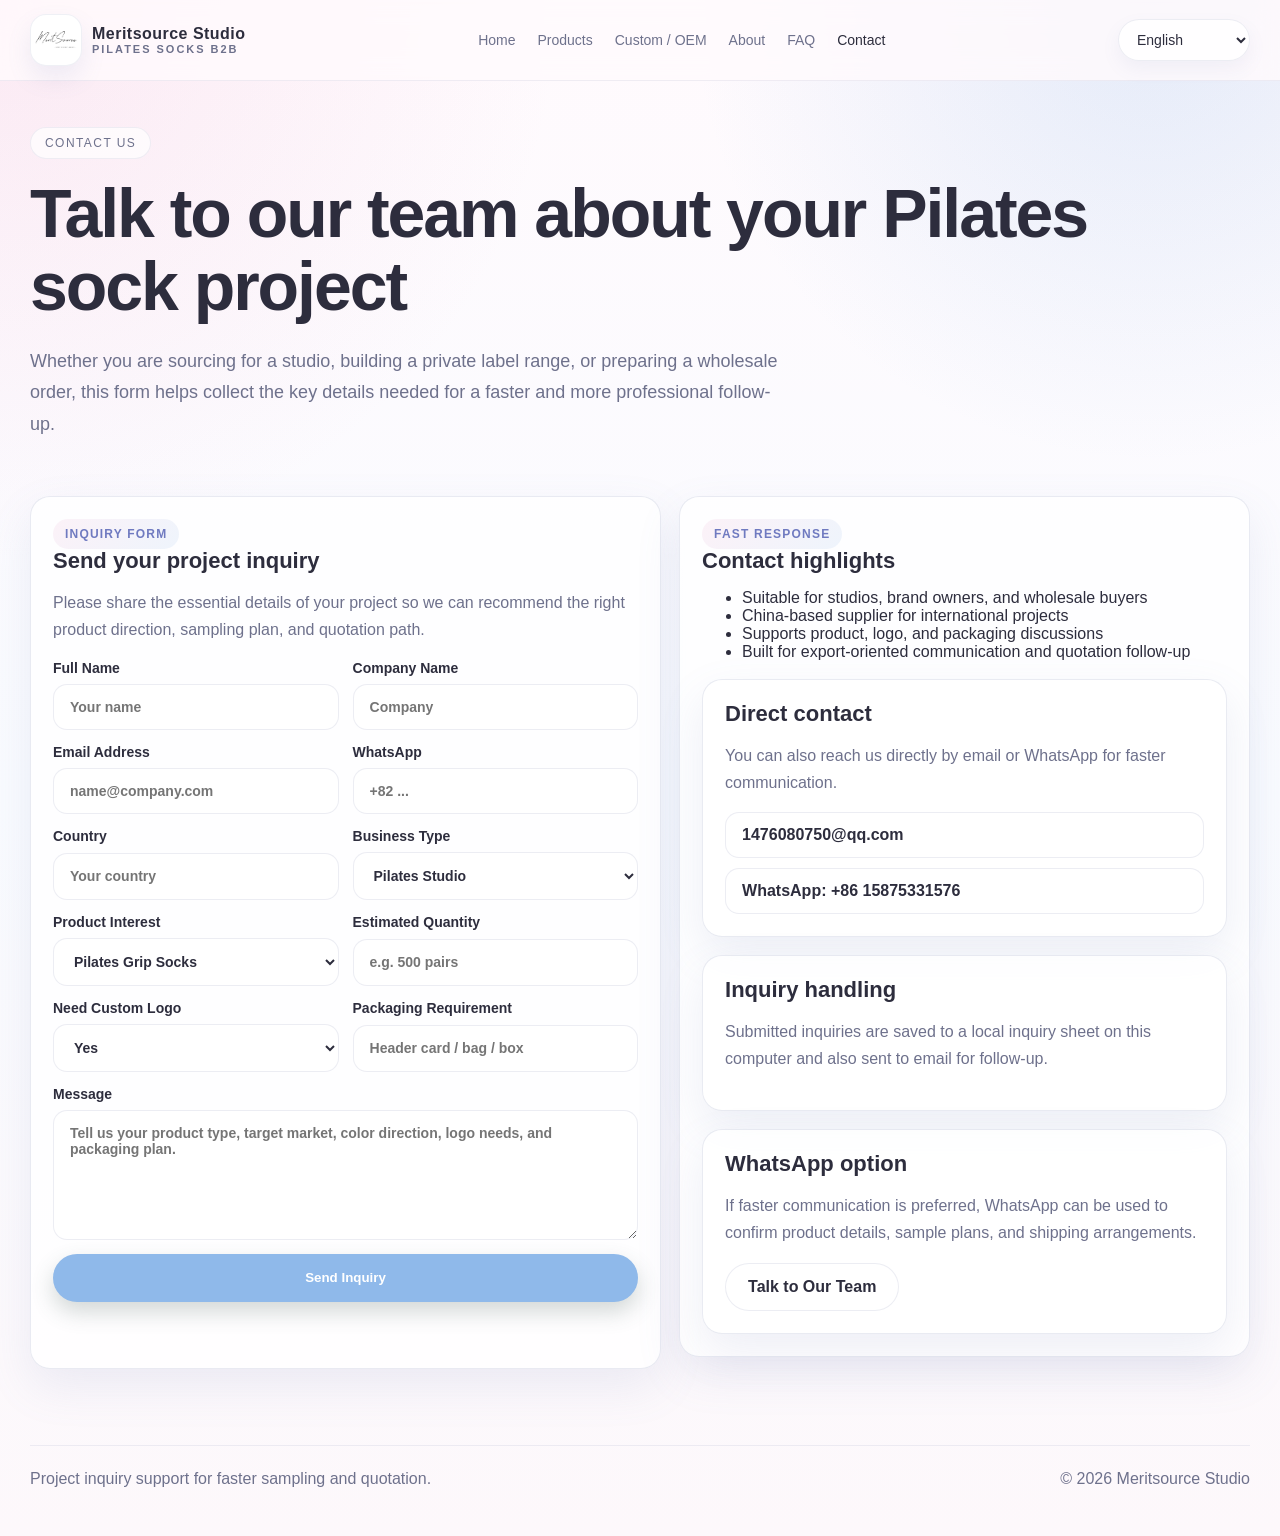
==== contact.html @ 25488adf "Initial website" ====
<!DOCTYPE html>
<html lang="en">
<head>
  <meta charset="UTF-8">
  <meta name="viewport" content="width=device-width, initial-scale=1.0">
  <title>Contact | Meritsource Studio</title>
  <meta name="description" content="Project inquiry support for faster sampling and quotation.">
  <link rel="stylesheet" href="assets/styles.css">
</head>
<body data-page="contact">
  <header class="site-header">
    <div class="container header-inner">
      <a class="brand" href="index.html">
        <span class="brand-mark"></span>
        <span>Meritsource Studio<small>Pilates Socks B2B</small></span>
      </a>
      <nav class="nav">
        <a href="index.html">Home</a>
        <a href="products.html">Products</a>
        <a href="custom.html">Custom / OEM</a>
        <a href="about.html">About</a>
        <a href="faq.html">FAQ</a>
        <a class="active" href="contact.html">Contact</a>
      </nav>
      <div class="header-tools">
        <select id="language-select" class="lang-select" aria-label="Language selector">
          <option value="en">English</option>
          <option value="zh">简体中文</option>
          <option value="ko">한국어</option>
          <option value="ja">日本語</option>
          <option value="es">Español</option>
          <option value="fr">Français</option>
          <option value="de">Deutsch</option>
          <option value="ar">العربية</option>
        </select>
      </div>    </div>
  </header>

  <main>
    <section class="page-hero simple">
      <div class="container">
        <span class="eyebrow">Contact us</span>
        <h1>Talk to our team about your Pilates socks project</h1>
        <p class="lead">Whether you are sourcing for a Pilates studio, building a private label line, or planning a wholesale order, this form gives buyers a clear and low-friction way to get in touch.</p>
      </div>
    </section>

    <section class="section">
      <div class="container contact-grid">
        <div class="form-card">
          <span class="pill">Inquiry form</span>
          <h3>Send your inquiry</h3>
          <p class="muted">Please share a few details about your project so we can recommend a suitable product and cooperation plan.</p>
          <form data-endpoint="/api/inquiry">
            <div class="field-grid">
              <label>Full Name<input name="fullName" type="text" placeholder="Your name" required></label>
              <label>Company Name<input name="companyName" type="text" placeholder="Company"></label>
            </div>
            <div class="field-grid">
              <label>Email Address<input name="emailAddress" type="email" placeholder="name@company.com" required></label>
              <label>WhatsApp<input name="whatsApp" type="text" placeholder="+82 ..."></label>
            </div>
            <div class="field-grid">
              <label>Country<input name="country" type="text" placeholder="South Korea"></label>
              <label>Business Type
                <select name="businessType">
                  <option>Pilates Studio</option>
                  <option>Private Label Brand</option>
                  <option>Wholesaler / Distributor</option>
                  <option>Retailer</option>
                  <option>Other Business Buyer</option>
                </select>
              </label>
            </div>
            <div class="field-grid">
              <label>Product Interest
                <select name="productInterest">
                  <option>Pilates Grip Socks</option>
                  <option>Toeless Pilates Socks</option>
                  <option>Ankle Grip Socks</option>
                  <option>Crew Grip Socks</option>
                  <option>Custom Logo Pilates Socks</option>
                </select>
              </label>
              <label>Estimated Quantity<input name="estimatedQuantity" type="text" placeholder="e.g. 500 pairs"></label>
            </div>
            <div class="field-grid">
              <label>Need Custom Logo
                <select name="needCustomLogo">
                  <option>Yes</option>
                  <option>No</option>
                  <option>Not sure yet</option>
                </select>
              </label>
              <label>Packaging Requirement<input name="packagingRequirement" type="text" placeholder="Header card / bag / box"></label>
            </div>
            <label>Message<textarea name="message" placeholder="Tell us about your project, target market, and customization needs." required></textarea></label>
            <button class="btn btn-primary" type="submit">Send Inquiry</button>
            <p class="form-status" aria-live="polite"></p>
          </form>
        </div>
        <div class="contact-card">
          <span class="pill">Fast contact</span>
          <h3>Contact highlights</h3>
          <ul>
            <li>Support for studios, brands, and wholesale buyers</li>
            <li>Custom logo and private label inquiries welcome</li>
            <li>Export-oriented communication for overseas orders</li>
            <li>Sample and bulk order discussions available</li>
          </ul>
          <div class="info-card contact-direct-card" style="margin-top: 18px;">
            <h3>Direct contact</h3>
            <p class="muted">You can also reach us directly by email or WhatsApp for faster communication.</p>
            <div class="contact-methods">
              <a class="contact-link contact-email-link" href="mailto:1476080750@qq.com">1476080750@qq.com</a>
              <a class="contact-link contact-whatsapp-link" href="https://wa.me/8615875331576" target="_blank" rel="noreferrer">WhatsApp: +86 15875331576</a>
            </div>
          </div>
          <div class="info-card contact-records-card" style="margin-top: 18px;">
            <h3>Inquiry handling</h3>
            <p class="muted">Submitted inquiries are saved to a local inquiry sheet on this computer and also sent to email for follow-up.</p>
          </div>
          <div class="info-card contact-whatsapp-card" style="margin-top: 18px;">
            <h3>WhatsApp prompt</h3>
            <p class="muted">Prefer faster communication? WhatsApp can be used to confirm product details, sample plans, and shipping arrangements.</p>
            <a class="btn btn-secondary contact-whatsapp-button" href="https://wa.me/8615875331576" target="_blank" rel="noreferrer">Talk to Our Team</a>
          </div>
        </div>
      </div>
    </section>
  </main>

  <footer class="site-footer">
    <div class="container footer-inner">
      <div>Project inquiry support for faster sampling and quotation.</div>
      <div>&copy; <span data-year></span> Meritsource Studio</div>
    </div>
  </footer>

    <script src="assets/translations.js"></script>
  <script src="assets/app.js"></script>
</body>
</html>
---- assets/styles.css ----
:root {
  --bg: #fdf7fb;
  --bg-alt: #f7fbff;
  --surface: rgba(255, 255, 255, 0.76);
  --surface-strong: #ffffff;
  --text: #2d2d3d;
  --muted: #6e718c;
  --line: rgba(121, 128, 171, 0.16);
  --primary: #8fb9ea;
  --primary-dark: #6e9fd9;
  --accent: #f1b9d6;
  --accent-soft: #f9e0ee;
  --shadow: 0 18px 45px rgba(119, 130, 179, 0.12);
  --radius-xl: 28px;
  --radius-lg: 20px;
  --radius-md: 14px;
  --radius-sm: 10px;
  --container: 1220px;
}

* {
  box-sizing: border-box;
}

html {
  scroll-behavior: smooth;
}

body {
  margin: 0;
  font-family: "Segoe UI", Arial, sans-serif;
  color: var(--text);
  background:
    radial-gradient(circle at top left, rgba(241, 185, 214, 0.26), transparent 28%),
    radial-gradient(circle at 90% 0%, rgba(143, 185, 234, 0.24), transparent 24%),
    linear-gradient(180deg, #fffafd 0%, #f9fbff 52%, #fdf8fb 100%);
}

a {
  color: inherit;
  text-decoration: none;
}

img {
  max-width: 100%;
  display: block;
}

.container {
  width: min(var(--container), calc(100% - 28px));
  margin: 0 auto;
}

.site-header {
  position: sticky;
  top: 0;
  z-index: 50;
  backdrop-filter: blur(14px);
  background: rgba(255, 250, 253, 0.82);
  border-bottom: 1px solid rgba(121, 128, 171, 0.12);
}

.header-inner {
  display: flex;
  align-items: center;
  justify-content: space-between;
  gap: 18px;
  padding: 14px 0;
}

.brand {
  display: flex;
  align-items: center;
  gap: 10px;
  font-weight: 700;
  letter-spacing: 0.03em;
}

.brand-mark {
  width: 52px;
  height: 52px;
  flex: 0 0 52px;
  border-radius: 16px;
  border: 1px solid rgba(121, 128, 171, 0.12);
  background: #fff url("images/logo.jpg") center / cover no-repeat;
  box-shadow: 0 12px 24px rgba(119, 130, 179, 0.12);
}

.brand small {
  display: block;
  color: var(--muted);
  font-weight: 600;
  font-size: 11px;
  letter-spacing: 0.18em;
  text-transform: uppercase;
}

.nav {
  display: flex;
  align-items: center;
  gap: 22px;
  flex-wrap: wrap;
  justify-content: flex-end;
}

.header-tools {
  display: flex;
  align-items: center;
}

.lang-select {
  min-height: 42px;
  min-width: 132px;
  padding: 0 14px;
  border-radius: 999px;
  border: 1px solid rgba(121, 128, 171, 0.14);
  background: rgba(255, 255, 255, 0.82);
  color: var(--text);
  font: inherit;
  font-size: 14px;
  box-shadow: 0 8px 18px rgba(119, 130, 179, 0.08);
}

.nav a {
  font-size: 14px;
  color: var(--muted);
}

.nav a.active,
.nav a:hover {
  color: var(--text);
}

.btn {
  display: inline-flex;
  align-items: center;
  justify-content: center;
  gap: 10px;
  min-height: 48px;
  padding: 0 22px;
  border-radius: 999px;
  border: 1px solid transparent;
  font-weight: 700;
  transition: 0.25s ease;
  cursor: pointer;
}

.btn-primary {
  background: var(--primary);
  color: #fff;
  box-shadow: 0 10px 22px rgba(70, 98, 87, 0.24);
}

.btn-primary:hover {
  background: var(--primary-dark);
  transform: translateY(-1px);
}

.btn-secondary {
  background: rgba(255, 255, 255, 0.74);
  color: var(--text);
  border-color: rgba(121, 128, 171, 0.14);
}

.btn-secondary:hover {
  background: #fff;
}

.hero {
  padding: 56px 0 42px;
}

.hero-grid {
  display: grid;
  grid-template-columns: 1.08fr 0.92fr;
  gap: 28px;
  align-items: center;
}

.eyebrow {
  display: inline-flex;
  gap: 10px;
  align-items: center;
  padding: 8px 14px;
  border-radius: 999px;
  background: rgba(255, 255, 255, 0.7);
  border: 1px solid rgba(121, 128, 171, 0.12);
  color: var(--muted);
  font-size: 12px;
  letter-spacing: 0.12em;
  text-transform: uppercase;
}

h1,
h2,
h3 {
  margin: 0;
  line-height: 1.08;
}

h1 {
  margin-top: 18px;
  font-size: clamp(38px, 6vw, 68px);
  letter-spacing: -0.03em;
}

h2 {
  font-size: clamp(28px, 3.5vw, 46px);
  letter-spacing: -0.03em;
}

h3 {
  font-size: 22px;
}

.lead {
  margin: 22px 0 0;
  max-width: 640px;
  color: var(--muted);
  font-size: 18px;
  line-height: 1.75;
}

.hero-actions {
  display: flex;
  gap: 14px;
  flex-wrap: wrap;
  margin-top: 28px;
}

.tag-list {
  display: flex;
  gap: 12px;
  flex-wrap: wrap;
  margin-top: 22px;
}

.tag {
  padding: 10px 14px;
  border-radius: 999px;
  background: rgba(255, 255, 255, 0.78);
  border: 1px solid rgba(121, 128, 171, 0.12);
  color: var(--text);
  font-size: 13px;
  font-weight: 600;
}

.hero-visual {
  position: relative;
  min-height: 520px;
}

.visual-card {
  position: absolute;
  inset: 0;
  background: #fff;
  border: 1px solid rgba(121, 128, 171, 0.12);
  border-radius: var(--radius-xl);
  box-shadow: var(--shadow);
  overflow: hidden;
}

.visual-gallery {
  display: grid;
  grid-template-columns: 1.25fr 0.75fr;
  gap: 12px;
  padding: 12px;
}

.hero-photo {
  width: 100%;
  height: 100%;
  object-fit: cover;
  display: block;
}

.hero-photo-main {
  min-height: 496px;
  aspect-ratio: 4 / 5;
  border-radius: 22px;
}

.photo-stack {
  display: grid;
  grid-template-rows: 1fr 1fr;
  gap: 14px;
}

.photo-card {
  position: relative;
  border-radius: 22px;
  overflow: hidden;
  min-height: 242px;
  aspect-ratio: 1 / 1;
}

.mini-panel,
.stat-panel {
  position: absolute;
  background: rgba(255, 255, 255, 0.84);
  border: 1px solid rgba(121, 128, 171, 0.12);
  border-radius: 18px;
  box-shadow: var(--shadow);
  backdrop-filter: blur(10px);
}

.mini-panel {
  left: 20px;
  bottom: 18px;
  width: 220px;
  padding: 18px;
}

.stat-panel {
  right: 18px;
  bottom: 26px;
  width: 188px;
  padding: 16px;
}

.mini-title,
.stat-panel .label {
  color: var(--muted);
  font-size: 12px;
  text-transform: uppercase;
  letter-spacing: 0.13em;
}

.mini-list,
.stat-list {
  margin: 12px 0 0;
  padding: 0;
  list-style: none;
  display: grid;
  gap: 10px;
  color: var(--text);
  font-size: 14px;
  font-weight: 600;
}

.section {
  padding: 38px 0;
}

.section-header {
  display: flex;
  justify-content: space-between;
  gap: 20px;
  align-items: end;
  margin-bottom: 22px;
}

.section-header p {
  margin: 0;
  max-width: 560px;
  color: var(--muted);
  line-height: 1.7;
}

.trust-grid,
.card-grid,
.stats-grid,
.faq-grid,
.contact-grid,
.detail-grid {
  display: grid;
  gap: 18px;
}

.trust-grid {
  grid-template-columns: repeat(5, 1fr);
}

.card-grid.four {
  grid-template-columns: repeat(4, 1fr);
}

.card-grid.three {
  grid-template-columns: repeat(3, 1fr);
}

.stats-grid {
  grid-template-columns: repeat(4, 1fr);
}

.faq-grid {
  grid-template-columns: repeat(2, 1fr);
}

.faq-page-grid {
  grid-template-columns: 1fr;
  max-width: 920px;
}

.contact-grid,
.detail-grid {
  grid-template-columns: 1.05fr 0.95fr;
  align-items: start;
}

.single-panel-grid {
  grid-template-columns: 1fr;
}

.single-panel-grid .split-card {
  max-width: 100%;
}

.order-process-grid {
  grid-template-columns: 0.92fr 1.08fr;
  align-items: stretch;
}

.order-overview {
  display: grid;
  gap: 18px;
}

.about-story-grid {
  grid-template-columns: 1fr;
}

.card,
.stat,
.feature-box,
.faq-item,
.contact-card,
.form-card,
.info-card,
.split-card {
  background: var(--surface);
  border: 1px solid var(--line);
  border-radius: var(--radius-lg);
  box-shadow: var(--shadow);
}

.card,
.feature-box,
.faq-item,
.contact-card,
.form-card,
.info-card,
.split-card {
  padding: 22px;
}

.trust-item,
.stat {
  padding: 20px;
}

.trust-item strong,
.stat strong {
  display: block;
  font-size: 17px;
  margin-bottom: 6px;
}

.muted {
  color: var(--muted);
  line-height: 1.7;
}

.pill {
  display: inline-flex;
  align-items: center;
  gap: 8px;
  padding: 8px 12px;
  background: linear-gradient(135deg, rgba(241, 185, 214, 0.18), rgba(143, 185, 234, 0.14));
  border-radius: 999px;
  color: #6f7ac0;
  font-size: 12px;
  font-weight: 700;
  letter-spacing: 0.1em;
  text-transform: uppercase;
}

.product-card .mock {
  height: auto;
  aspect-ratio: 1 / 1;
  border-radius: 18px;
  background: linear-gradient(180deg, #fff7fb, #f2f8ff);
  border: 1px solid rgba(121, 128, 171, 0.12);
  margin-bottom: 16px;
  position: relative;
  overflow: hidden;
}

.product-card .mock img {
  width: 100%;
  height: 100%;
  object-fit: cover;
}

.card h3,
.feature-box h3,
.contact-card h3,
.form-card h3,
.info-card h3,
.split-card h3 {
  margin-bottom: 12px;
}

.card ul,
.feature-box ul,
.info-card ul {
  padding-left: 18px;
  margin: 16px 0 0;
  color: var(--muted);
  line-height: 1.8;
}

.process-list {
  counter-reset: step;
  display: grid;
  gap: 16px;
}

.order-flowchart {
  display: grid;
  gap: 10px;
  padding: 22px;
  border-radius: 22px;
  background: linear-gradient(180deg, rgba(255, 255, 255, 0.88), rgba(247, 251, 255, 0.92));
  border: 1px solid rgba(121, 128, 171, 0.12);
  box-shadow: var(--shadow);
}

.flow-node {
  display: grid;
  grid-template-columns: 54px 1fr;
  align-items: center;
  gap: 14px;
  padding: 14px 16px;
  border-radius: 18px;
  background: rgba(255, 255, 255, 0.86);
  border: 1px solid rgba(121, 128, 171, 0.1);
}

.flow-number {
  width: 54px;
  height: 54px;
  display: grid;
  place-items: center;
  border-radius: 16px;
  background: linear-gradient(135deg, rgba(241, 185, 214, 0.28), rgba(143, 185, 234, 0.22));
  color: #6f7ac0;
  font-size: 17px;
  font-weight: 800;
  letter-spacing: 0.02em;
}

.flow-node-label {
  font-size: 16px;
  font-weight: 700;
  color: var(--text);
  line-height: 1.4;
}

.flow-line {
  width: 2px;
  height: 22px;
  margin-left: 26px;
  border-radius: 999px;
  background: linear-gradient(180deg, rgba(241, 185, 214, 0.7), rgba(143, 185, 234, 0.7));
}

.process-item {
  display: grid;
  grid-template-columns: 60px 1fr;
  gap: 16px;
  padding: 18px;
  background: rgba(255, 255, 255, 0.78);
  border: 1px solid var(--line);
  border-radius: 18px;
}

.process-item::before {
  counter-increment: step;
  content: "0" counter(step);
  width: 60px;
  height: 60px;
  display: grid;
  place-items: center;
  border-radius: 50%;
  background: linear-gradient(135deg, rgba(241, 185, 214, 0.26), rgba(143, 185, 234, 0.22));
  color: #6f7ac0;
  font-size: 20px;
  font-weight: 800;
}

.split-card {
  display: grid;
  gap: 24px;
}

.split-card ul {
  margin: 0;
  padding-left: 20px;
  color: var(--muted);
  line-height: 1.8;
}

.split-card ul > li {
  margin-bottom: 12px;
}

.split-card ul strong {
  display: block;
  color: var(--text);
  margin-bottom: 4px;
}

.split-card ul ul {
  margin-top: 8px;
  padding-left: 18px;
  list-style: disc;
}

.split-card ul ul li {
  margin-bottom: 4px;
}

.image-panel {
  min-height: 0;
  aspect-ratio: 4 / 3;
  border-radius: 22px;
  background: linear-gradient(180deg, #fff8fc, #f4f8ff);
  border: 1px solid rgba(121, 128, 171, 0.12);
  position: relative;
  overflow: hidden;
}

.image-panel img {
  width: 100%;
  height: 100%;
  object-fit: cover;
}

.contact-card .image-panel {
  aspect-ratio: 4 / 5;
}

.quality-detail-grid {
  align-items: stretch;
}

.quality-detail-grid .image-panel {
  height: 100%;
  min-height: 100%;
  aspect-ratio: auto;
}

details.faq-item summary {
  cursor: pointer;
  list-style: none;
  font-weight: 700;
  font-size: 17px;
  display: flex;
  align-items: center;
  justify-content: space-between;
  gap: 18px;
}

details.faq-item summary::-webkit-details-marker {
  display: none;
}

details.faq-item {
  padding: 0;
  overflow: hidden;
}

details.faq-item summary {
  padding: 22px 24px;
}

details.faq-item summary::after {
  content: "+";
  flex: 0 0 auto;
  width: 28px;
  height: 28px;
  display: inline-grid;
  place-items: center;
  border-radius: 50%;
  background: linear-gradient(135deg, rgba(241, 185, 214, 0.22), rgba(143, 185, 234, 0.2));
  color: #6f7ac0;
  font-size: 20px;
  line-height: 1;
}

details.faq-item[open] {
  border-color: rgba(111, 122, 192, 0.26);
  box-shadow: 0 18px 38px rgba(111, 122, 192, 0.12);
}

details.faq-item[open] summary::after {
  content: "-";
}

details.faq-item p {
  margin: 0;
  padding: 0 24px 22px;
  color: var(--muted);
  line-height: 1.75;
}

.cta-panel {
  padding: 32px;
  border-radius: var(--radius-xl);
  background: linear-gradient(135deg, rgba(241, 185, 214, 0.95), rgba(143, 185, 234, 0.96));
  color: #fff;
  box-shadow: 0 26px 44px rgba(139, 158, 214, 0.22);
}

.cta-panel p {
  color: rgba(255, 255, 255, 0.84);
  line-height: 1.75;
}

.cta-panel .btn-secondary {
  background: rgba(255, 255, 255, 0.14);
  color: #fff;
  border-color: rgba(255, 255, 255, 0.2);
}

.cta-actions {
  display: flex;
  gap: 14px;
  flex-wrap: wrap;
  margin-top: 22px;
}

form {
  display: grid;
  gap: 14px;
}

.field-grid {
  display: grid;
  grid-template-columns: repeat(2, 1fr);
  gap: 14px;
}

label {
  display: grid;
  gap: 8px;
  font-weight: 600;
  font-size: 14px;
}

input,
select,
textarea {
  width: 100%;
  padding: 14px 16px;
  border-radius: 14px;
  border: 1px solid rgba(121, 128, 171, 0.14);
  background: rgba(255, 255, 255, 0.9);
  font: inherit;
  color: var(--text);
}

textarea {
  min-height: 130px;
  resize: vertical;
}

.form-status {
  min-height: 22px;
  margin: 8px 0 0;
  font-size: 14px;
  font-weight: 600;
}

.form-status[data-state="sending"] {
  color: #6f7ac0;
}

.form-status[data-state="success"] {
  color: #2f8f68;
}

.form-status[data-state="error"] {
  color: #c84b66;
}

.contact-methods {
  display: grid;
  gap: 10px;
  margin-top: 14px;
}

.contact-link {
  display: inline-flex;
  align-items: center;
  min-height: 46px;
  padding: 0 16px;
  border-radius: 14px;
  background: rgba(255, 255, 255, 0.86);
  border: 1px solid rgba(121, 128, 171, 0.14);
  color: var(--text);
  font-weight: 600;
}

.contact-link:hover {
  background: #fff;
}

.site-footer {
  padding: 38px 0 48px;
  color: var(--muted);
}

html[dir="rtl"] body {
  text-align: right;
}

html[dir="rtl"] .brand,
html[dir="rtl"] .header-inner,
html[dir="rtl"] .hero-actions,
html[dir="rtl"] .tag-list,
html[dir="rtl"] .cta-actions,
html[dir="rtl"] .section-header,
html[dir="rtl"] .footer-inner {
  direction: rtl;
}

.footer-inner {
  padding-top: 24px;
  border-top: 1px solid rgba(121, 128, 171, 0.12);
  display: flex;
  justify-content: space-between;
  gap: 16px;
  flex-wrap: wrap;
}

.page-hero {
  padding: 46px 0 24px;
}

.page-hero.simple {
  padding-bottom: 18px;
}

.page-hero .lead {
  max-width: 760px;
}

.kpi {
  display: inline-block;
  font-size: 40px;
  font-weight: 800;
  letter-spacing: -0.04em;
  margin-bottom: 8px;
}

.banner-note {
  padding: 18px 20px;
  border-left: 4px solid var(--accent);
  background: rgba(255, 255, 255, 0.64);
  border-radius: 0 18px 18px 0;
  color: var(--muted);
}

@media (max-width: 1024px) {
  .hero-grid,
  .contact-grid,
  .detail-grid,
  .trust-grid,
  .card-grid.four,
  .card-grid.three,
  .stats-grid,
  .faq-grid {
    grid-template-columns: 1fr 1fr;
  }

  .hero-grid,
  .contact-grid,
  .detail-grid {
    grid-template-columns: 1fr;
  }

  .hero-visual {
    min-height: 430px;
  }

  .visual-gallery {
    grid-template-columns: 1fr;
  }

  .hero-photo-main {
    min-height: 340px;
    aspect-ratio: 16 / 10;
  }

  .photo-stack {
    grid-template-columns: 1fr 1fr;
    grid-template-rows: none;
  }
}

@media (max-width: 720px) {
  .nav {
    display: none;
  }

  .header-inner {
    align-items: center;
  }

  .hero {
    padding-top: 34px;
  }

  .trust-grid,
  .card-grid.four,
  .card-grid.three,
  .stats-grid,
  .faq-grid,
  .field-grid {
    grid-template-columns: 1fr;
  }

  .hero-visual {
    min-height: 340px;
  }

  .mini-panel,
  .stat-panel {
    position: absolute;
    width: calc(100% - 36px);
    left: 18px;
    right: 18px;
  }

  .stat-panel {
    bottom: 124px;
  }
}
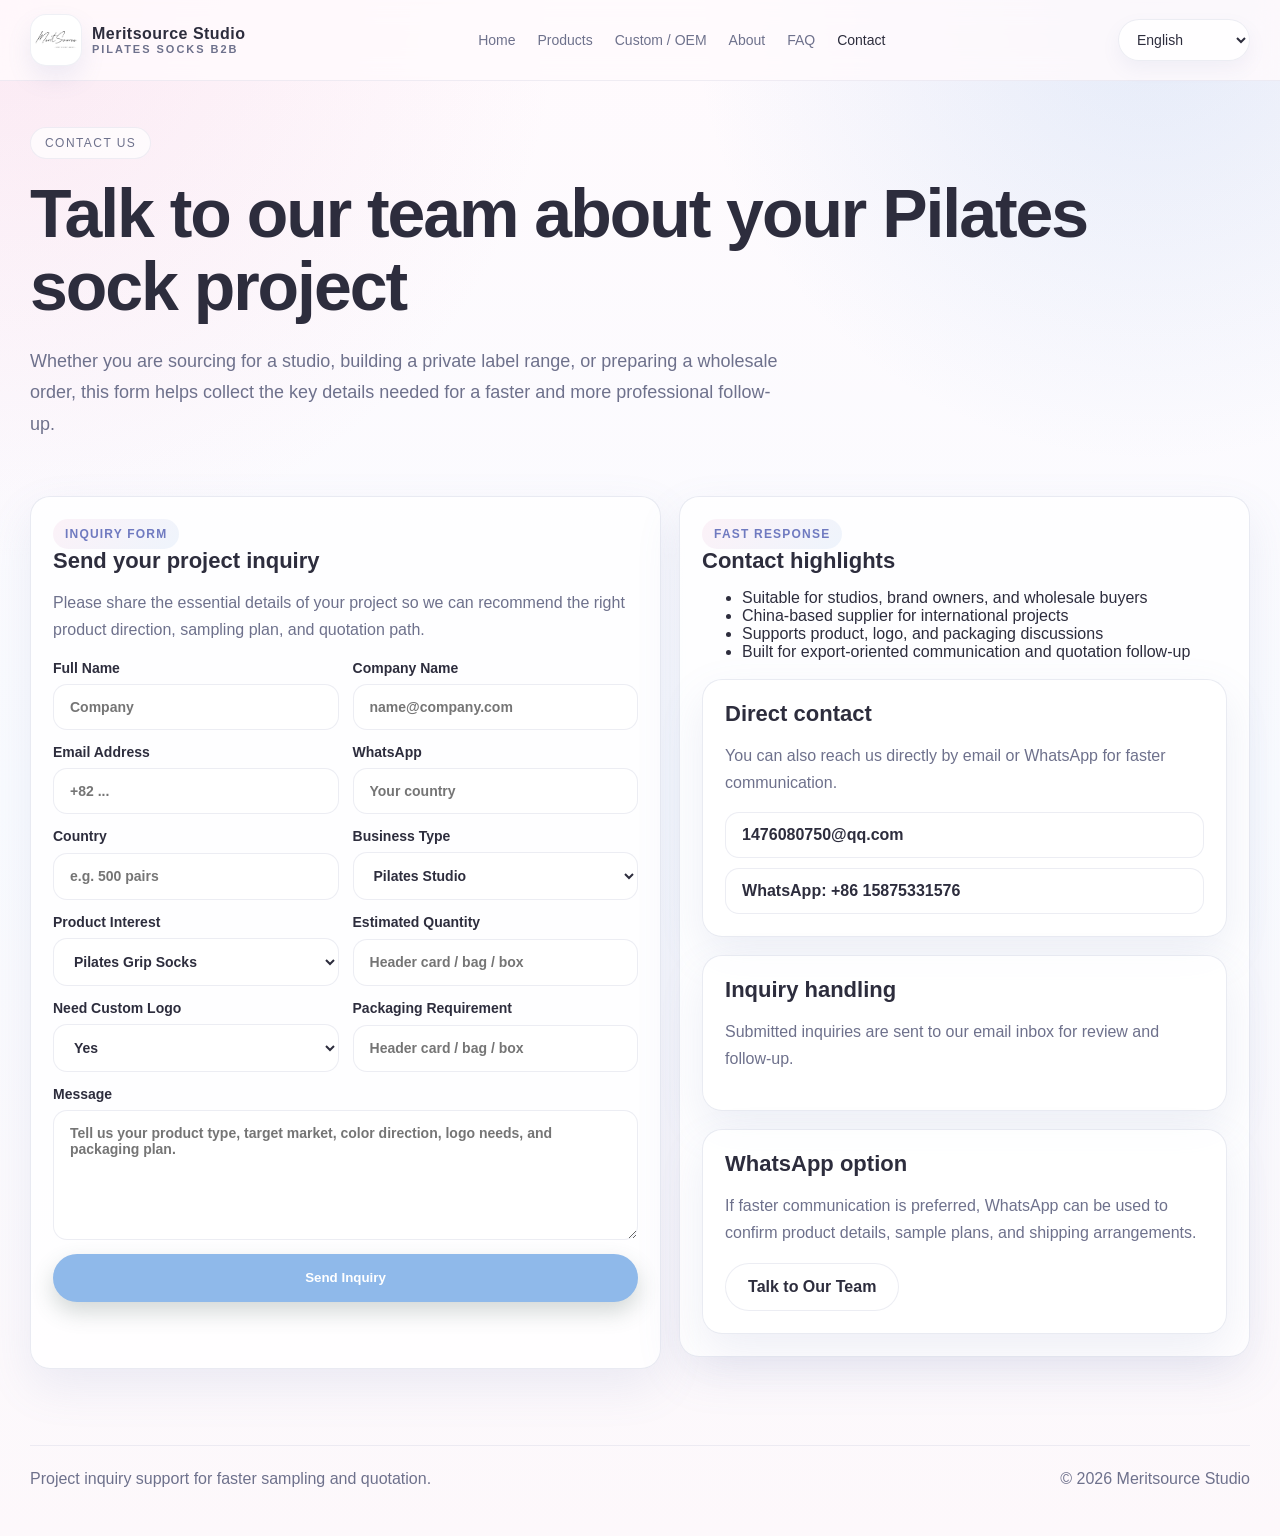
==== commit 3ca47ce1: "Add Cloudflare Pages inquiry form" ====
--- a/contact.html
+++ b/contact.html
@@ -52,6 +52,7 @@
           <h3>Send your inquiry</h3>
           <p class="muted">Please share a few details about your project so we can recommend a suitable product and cooperation plan.</p>
           <form data-endpoint="/api/inquiry">
+            <input type="text" name="website" value="" autocomplete="off" tabindex="-1" aria-hidden="true" class="hp-field">
             <div class="field-grid">
               <label>Full Name<input name="fullName" type="text" placeholder="Your name" required></label>
               <label>Company Name<input name="companyName" type="text" placeholder="Company"></label>
@@ -118,7 +119,7 @@
           </div>
           <div class="info-card contact-records-card" style="margin-top: 18px;">
             <h3>Inquiry handling</h3>
-            <p class="muted">Submitted inquiries are saved to a local inquiry sheet on this computer and also sent to email for follow-up.</p>
+            <p class="muted">Submitted inquiries are sent to our email inbox for review and follow-up.</p>
           </div>
           <div class="info-card contact-whatsapp-card" style="margin-top: 18px;">
             <h3>WhatsApp prompt</h3>
--- a/assets/styles.css
+++ b/assets/styles.css
@@ -766,6 +766,15 @@
   resize: vertical;
 }
 
+.hp-field {
+  position: absolute;
+  left: -9999px;
+  width: 1px;
+  height: 1px;
+  opacity: 0;
+  pointer-events: none;
+}
+
 .form-status {
   min-height: 22px;
   margin: 8px 0 0;
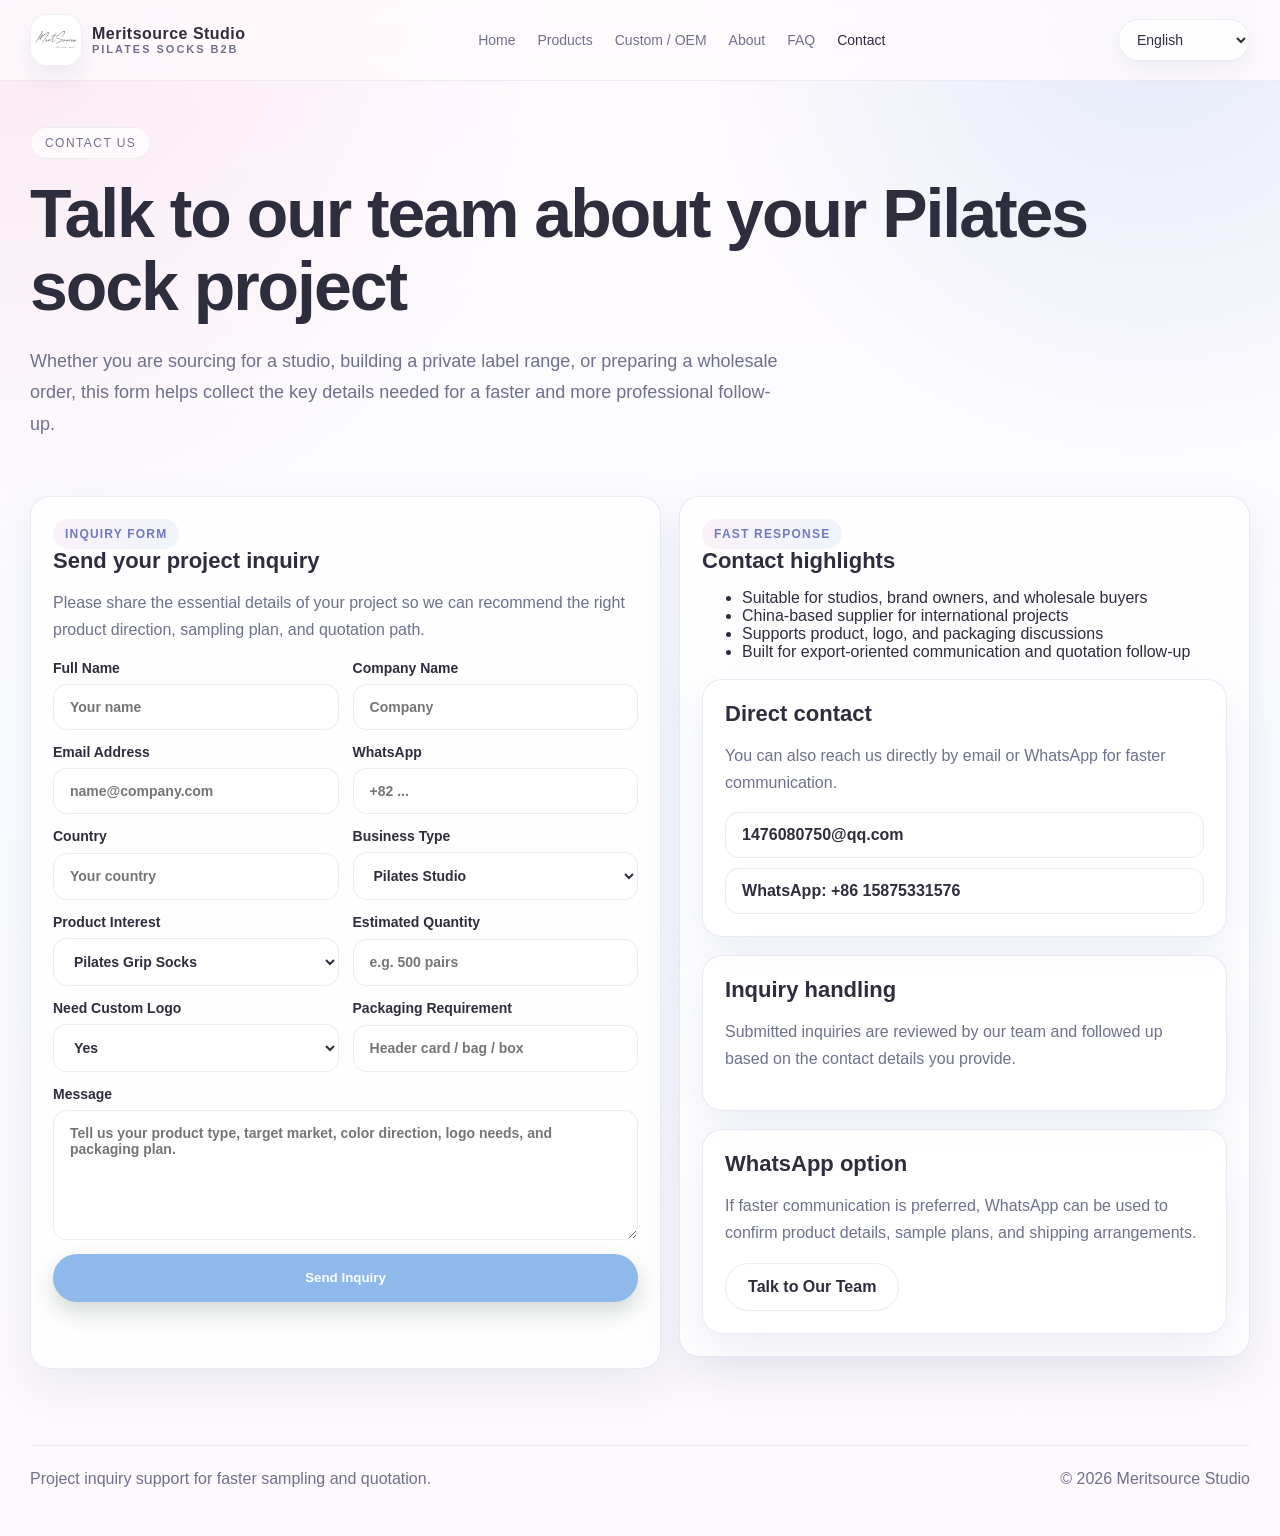
==== commit a18c5677: "Polish inquiry form copy" ====
--- a/contact.html
+++ b/contact.html
@@ -50,7 +50,7 @@
         <div class="form-card">
           <span class="pill">Inquiry form</span>
           <h3>Send your inquiry</h3>
-          <p class="muted">Please share a few details about your project so we can recommend a suitable product and cooperation plan.</p>
+          <p class="muted">Please share the key details of your project so we can understand your needs faster and recommend a suitable product and cooperation plan.</p>
           <form data-endpoint="/api/inquiry">
             <input type="text" name="website" value="" autocomplete="off" tabindex="-1" aria-hidden="true" class="hp-field">
             <div class="field-grid">
@@ -77,10 +77,10 @@
               <label>Product Interest
                 <select name="productInterest">
                   <option>Pilates Grip Socks</option>
-                  <option>Toeless Pilates Socks</option>
-                  <option>Ankle Grip Socks</option>
-                  <option>Crew Grip Socks</option>
-                  <option>Custom Logo Pilates Socks</option>
+                  <option>Ballet Socks</option>
+                  <option>Custom Socks</option>
+                  <option>Packaging / Labeling Support</option>
+                  <option>Not Sure Yet</option>
                 </select>
               </label>
               <label>Estimated Quantity<input name="estimatedQuantity" type="text" placeholder="e.g. 500 pairs"></label>
@@ -119,7 +119,7 @@
           </div>
           <div class="info-card contact-records-card" style="margin-top: 18px;">
             <h3>Inquiry handling</h3>
-            <p class="muted">Submitted inquiries are sent to our email inbox for review and follow-up.</p>
+            <p class="muted">Submitted inquiries are reviewed by our team and followed up based on the contact details you provide.</p>
           </div>
           <div class="info-card contact-whatsapp-card" style="margin-top: 18px;">
             <h3>WhatsApp prompt</h3>
@@ -143,3 +143,7 @@
 </body>
 </html>
 
+ 
+ 
+ 
+ 
